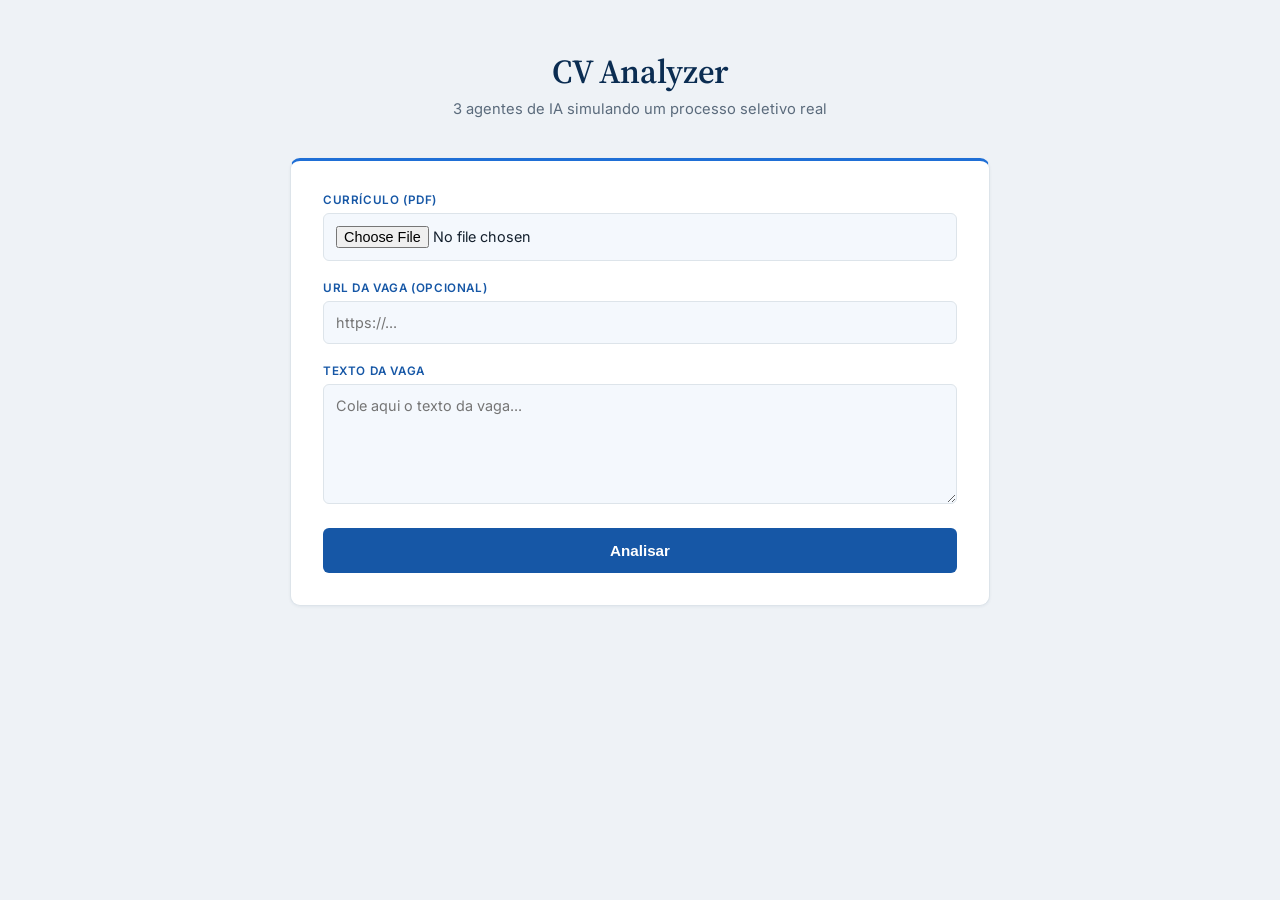
==== frontend/index.html @ 3ff08197 "feat: redesign frontend tema branco/azul, abas centralizadas" ====
<!DOCTYPE html>
<html lang="pt-BR">
<head>
  <meta charset="UTF-8">
  <meta name="viewport" content="width=device-width, initial-scale=1.0">
  <title>CV Analyzer</title>
  <link rel="stylesheet" href="style.css">
</head>
<body>

  <h1>CV Analyzer</h1>
  <p class="subtitle">3 agentes de IA simulando um processo seletivo real</p>

  <div class="form-card">
    <label>Currículo (PDF)</label>
    <input type="file" id="cv_file" accept=".pdf">

    <label>URL da Vaga (opcional)</label>
    <input type="text" id="job_url" placeholder="https://...">

    <label>Texto da Vaga</label>
    <textarea id="job_text" placeholder="Cole aqui o texto da vaga..."></textarea>

    <button id="btn" onclick="analisar()">Analisar</button>
  </div>

  <div class="loading" id="loading">Analisando com 3 agentes... isso pode levar alguns segundos.</div>
  <div class="erro" id="erro"></div>

  <div class="abas-container" id="abas-container">
    <div class="abas">
      <div class="aba ativa" onclick="trocarAba('tecnico')">Técnico</div>
      <div class="aba" onclick="trocarAba('rh')">RH</div>
      <div class="aba" onclick="trocarAba('juiz')">Juiz</div>
    </div>

    <div class="aba-conteudo ativa" id="tab-tecnico">
      <div class="agente-header">
        <div class="agente-avatar">T</div>
        <div class="agente-info">
          <div class="agente-nome">Técnico</div>
        </div>
        <div class="agente-score">
          <div class="score-num" id="score-tecnico">—</div>
          <div class="score-label">score técnico</div>
        </div>
      </div>
      <div class="score-bar"><div class="score-fill" id="bar-tecnico"></div></div>
      <div id="conteudo-tecnico"></div>
    </div>

    <div class="aba-conteudo" id="tab-rh">
      <div class="agente-header">
        <div class="agente-avatar">RH</div>
        <div class="agente-info">
          <div class="agente-nome">RH</div>
        </div>
        <div class="agente-score">
          <div class="score-num" id="score-rh">—</div>
          <div class="score-label">score RH</div>
        </div>
      </div>
      <div class="score-bar"><div class="score-fill" id="bar-rh"></div></div>
      <div id="conteudo-rh"></div>
    </div>

    <div class="aba-conteudo" id="tab-juiz">
      <div class="agente-header">
        <div class="agente-avatar">J</div>
        <div class="agente-info">
          <div class="agente-nome">Juiz</div>
        </div>
        <div class="agente-score">
          <div class="score-num" id="score-juiz">—</div>
          <div class="score-label">score final</div>
        </div>
      </div>
      <div class="score-bar"><div class="score-fill" id="bar-juiz"></div></div>
      <div id="conteudo-juiz"></div>
    </div>
  </div>

  <div class="plano-container" id="plano-container">
    <div class="plano-titulo">Plano de ação do Juiz</div>
    <div id="plano-itens"></div>
  </div>

  <script>
    function trocarAba(nome) {
      document.querySelectorAll('.aba').forEach((a, i) => {
        a.classList.toggle('ativa', ['tecnico','rh','juiz'][i] === nome);
      });
      document.querySelectorAll('.aba-conteudo').forEach(c => c.classList.remove('ativa'));
      document.getElementById('tab-' + nome).classList.add('ativa');
    }

    function cor(s) {
      return s >= 70 ? 'score-alto' : s >= 40 ? 'score-medio' : 'score-baixo';
    }

    function barCor(s) {
      return s >= 70 ? '#1d7a4c' : s >= 40 ? '#8a5a00' : '#b3261e';
    }

    function tags(lista, cls) {
      return '<div class="tag-list">' + lista.map(i => `<span class="tag ${cls}">${i}</span>`).join('') + '</div>';
    }

    function itens(lista) {
      return '<ul class="lista">' + lista.map(i => `<li>${i}</li>`).join('') + '</ul>';
    }

    function setScore(id, barId, score) {
      const el = document.getElementById(id);
      el.textContent = score + '/100';
      el.className = 'score-num ' + cor(score);
      const bar = document.getElementById(barId);
      bar.style.width = score + '%';
      bar.style.background = barCor(score);
    }

    async function analisar() {
      const cv = document.getElementById('cv_file').files[0];
      const jobText = document.getElementById('job_text').value;
      const jobUrl = document.getElementById('job_url').value;

      if (!cv) { alert('Selecione o PDF do currículo.'); return; }
      if (!jobText && !jobUrl) { alert('Preencha o texto da vaga ou a URL.'); return; }

      document.getElementById('btn').disabled = true;
      document.getElementById('loading').style.display = 'block';
      document.getElementById('erro').style.display = 'none';
      document.getElementById('abas-container').style.display = 'none';
      document.getElementById('plano-container').style.display = 'none';

      const form = new FormData();
      form.append('cv_file', cv);
      form.append('job_text', jobText);
      form.append('job_url', jobUrl);

      try {
        const res = await fetch('http://localhost:8000/analisar', { method: 'POST', body: form });
        const data = await res.json();

        if (data.erro) {
          document.getElementById('erro').textContent = data.erro;
          document.getElementById('erro').style.display = 'block';
          return;
        }

        const { tecnico, rh, juiz } = data;

        setScore('score-tecnico', 'bar-tecnico', tecnico.score_tecnico);
        document.getElementById('conteudo-tecnico').innerHTML = `
          <div class="card">
            <div class="section-label">Tecnologias que batem</div>
            ${tags(tecnico.tecnologias_match, 'tag-verde')}
          </div>
          <div class="card">
            <div class="section-label">O que está faltando</div>
            ${tags(tecnico.tecnologias_faltando, 'tag-vermelho')}
          </div>
          <div class="card">
            <div class="section-label">Projetos relevantes</div>
            ${itens(tecnico.projetos_relevantes)}
          </div>
          <div class="card">
            <div class="section-label">Parecer</div>
            <div class="veredicto">${tecnico.parecer}</div>
          </div>
        `;

        setScore('score-rh', 'bar-rh', rh.score_rh);
        document.getElementById('conteudo-rh').innerHTML = `
          <div class="card">
            <div class="section-label">Pontos fortes comportamentais</div>
            ${itens(rh.pontos_fortes_comportamentais)}
          </div>
          <div class="card">
            <div class="section-label">Red flags</div>
            ${tags(rh.red_flags, 'tag-vermelho')}
          </div>
          <div class="card">
            <div class="section-label">Apresentação do CV</div>
            <div class="tag-list">
              <span class="tag tag-azul">Clareza: ${rh.apresentacao_cv.clareza}/100</span>
              <span class="tag tag-azul">Objetividade: ${rh.apresentacao_cv.objetividade}/100</span>
              <span class="tag tag-azul">Consistência: ${rh.apresentacao_cv.consistencia}/100</span>
            </div>
          </div>
          <div class="card">
            <div class="section-label">Parecer</div>
            <div class="veredicto">${rh.parecer}</div>
          </div>
        `;

        setScore('score-juiz', 'bar-juiz', juiz.score_final);
        const decisaoClasse = juiz.decisao.includes('NÃO') ? 'decisao-nao' : juiz.decisao.includes('RESSALVA') ? 'decisao-ressalva' : 'decisao-sim';
        document.getElementById('conteudo-juiz').innerHTML = `
          <div class="card">
            <div class="chance-container">
              <div class="chance-num ${cor(juiz.chance_contratacao)}">${juiz.chance_contratacao}%</div>
              <div class="chance-desc">chance de contratação</div>
            </div>
            <div class="decisao ${decisaoClasse}">${juiz.decisao}</div>
            <div class="section-label">Simulação do processo</div>
            <div class="sim-item">
              <div class="sim-icon">${juiz.simulacao.triagem_cv.passou ? '✅' : '❌'}</div>
              <div>
                <div class="sim-titulo">Triagem do CV</div>
                <div class="sim-motivo">${juiz.simulacao.triagem_cv.motivo}</div>
              </div>
            </div>
            <div class="sim-item">
              <div class="sim-icon">${juiz.simulacao.entrevista_tecnica.passou ? '✅' : '❌'}</div>
              <div>
                <div class="sim-titulo">Entrevista Técnica</div>
                <div class="sim-motivo">${juiz.simulacao.entrevista_tecnica.motivo}</div>
              </div>
            </div>
            <div class="sim-item">
              <div class="sim-icon">${juiz.simulacao.entrevista_rh.passou ? '✅' : '❌'}</div>
              <div>
                <div class="sim-titulo">Entrevista RH</div>
                <div class="sim-motivo">${juiz.simulacao.entrevista_rh.motivo}</div>
              </div>
            </div>
          </div>
          <div class="card">
            <div class="section-label">Veredicto final</div>
            <div class="veredicto">${juiz.veredicto_final}</div>
          </div>
        `;

        const plano = juiz.o_que_mudar_agora;
        document.getElementById('plano-itens').innerHTML = plano.map((item, i) => `
          <div class="plano-item">
            <div class="plano-num">${i + 1}</div>
            <div class="plano-texto">${item}</div>
          </div>
        `).join('');

        document.getElementById('abas-container').style.display = 'block';
        document.getElementById('plano-container').style.display = 'block';
        trocarAba('tecnico');

      } catch (e) {
        document.getElementById('erro').textContent = 'Erro ao conectar com a API. Verifique se o servidor está rodando.';
        document.getElementById('erro').style.display = 'block';
      } finally {
        document.getElementById('btn').disabled = false;
        document.getElementById('loading').style.display = 'none';
      }
    }
  </script>

</body>
</html>
---- frontend/style.css ----
@import url('https://fonts.googleapis.com/css2?family=Source+Serif+4:wght@500;600&family=Inter:wght@400;500;600;700&display=swap');

* { margin: 0; padding: 0; box-sizing: border-box; }

:root {
  --azul-900: #0b2d52;
  --azul-700: #1657a6;
  --azul-600: #1f6fd6;
  --azul-100: #e8f1fc;
  --azul-50: #f4f8fd;
  --cinza-900: #15212e;
  --cinza-600: #5b6b7c;
  --cinza-400: #93a1ae;
  --cinza-200: #dde4ea;
  --cinza-100: #eef2f6;
  --branco: #ffffff;
  --verde-700: #1d7a4c;
  --verde-100: #e3f6ea;
  --vermelho-700: #b3261e;
  --vermelho-100: #fbe7e5;
  --amarelo-700: #8a5a00;
  --amarelo-100: #fdf0d8;
}

body {
  font-family: 'Inter', 'Segoe UI', sans-serif;
  background: var(--cinza-100);
  color: var(--cinza-900);
  min-height: 100vh;
  padding: 48px 20px;
}

h1 {
  text-align: center;
  font-family: 'Source Serif 4', serif;
  font-weight: 600;
  font-size: 2.1rem;
  color: var(--azul-900);
  margin-bottom: 6px;
  letter-spacing: -0.01em;
}

.subtitle { text-align: center; color: var(--cinza-600); font-size: 0.92rem; margin-bottom: 40px; }

.form-card {
  background: var(--branco);
  border: 1px solid var(--cinza-200);
  border-top: 3px solid var(--azul-600);
  border-radius: 10px;
  padding: 32px;
  max-width: 700px;
  margin: 0 auto 40px;
  box-shadow: 0 1px 3px rgba(11,45,82,0.06);
}

label { display: block; font-size: 0.73rem; text-transform: uppercase; letter-spacing: 0.6px; color: var(--azul-700); font-weight: 600; margin-bottom: 6px; }

input[type="file"], input[type="text"], textarea {
  width: 100%;
  background: var(--azul-50);
  border: 1px solid var(--cinza-200);
  border-radius: 6px;
  padding: 12px;
  color: var(--cinza-900);
  font-size: 0.9rem;
  margin-bottom: 20px;
  outline: none;
  font-family: inherit;
}

input[type="text"]:focus, textarea:focus { border-color: var(--azul-600); background: var(--branco); }
textarea { height: 120px; resize: vertical; }

button {
  width: 100%;
  padding: 14px;
  background: var(--azul-700);
  color: var(--branco);
  border: none;
  border-radius: 6px;
  font-size: 0.95rem;
  font-weight: 600;
  cursor: pointer;
  transition: background 0.15s;
}

button:hover:not(:disabled) { background: var(--azul-900); }
button:disabled { background: var(--cinza-400); cursor: not-allowed; }

.loading { text-align: center; color: var(--cinza-600); margin: 20px 0; display: none; font-size: 0.9rem; }

.erro {
  background: var(--vermelho-100);
  border: 1px solid var(--vermelho-700);
  color: var(--vermelho-700);
  padding: 14px;
  border-radius: 8px;
  max-width: 700px;
  margin: 0 auto 20px;
  display: none;
  font-size: 0.88rem;
}

.abas-container { max-width: 700px; margin: 0 auto; display: none; }

.abas {
  display: flex;
  justify-content: center;
  border-bottom: 1px solid var(--cinza-200);
  margin-bottom: 24px;
  background: var(--branco);
  border-radius: 10px 10px 0 0;
  padding: 0 8px;
}

.aba {
  padding: 14px 22px;
  cursor: pointer;
  font-size: 0.88rem;
  font-weight: 500;
  color: var(--cinza-600);
  border-bottom: 2px solid transparent;
  transition: all 0.15s;
}

.aba:hover { color: var(--azul-700); }
.aba.ativa { color: var(--azul-700); border-bottom-color: var(--azul-600); font-weight: 600; }

.aba-conteudo { display: none; }
.aba-conteudo.ativa { display: block; }

.agente-header {
  display: flex;
  align-items: center;
  gap: 16px;
  margin-bottom: 24px;
  padding: 20px;
  background: var(--branco);
  border: 1px solid var(--cinza-200);
  border-radius: 10px;
}

.agente-avatar {
  width: 52px;
  height: 52px;
  border-radius: 50%;
  display: flex;
  align-items: center;
  justify-content: center;
  font-size: 1.05rem;
  font-weight: 600;
  flex-shrink: 0;
  background: var(--azul-100);
  color: var(--azul-700);
  border: 1px solid var(--cinza-200);
}

.agente-info { flex: 1; }
.agente-nome { font-size: 1rem; font-weight: 600; color: var(--cinza-900); }
.agente-cargo { font-size: 0.8rem; color: var(--cinza-600); margin-top: 2px; }

.agente-score { text-align: right; }
.score-num { font-size: 1.7rem; font-weight: 700; }
.score-label { font-size: 0.68rem; color: var(--cinza-600); text-transform: uppercase; letter-spacing: 0.4px; }

.score-alto { color: var(--verde-700); }
.score-medio { color: var(--amarelo-700); }
.score-baixo { color: var(--vermelho-700); }

.score-bar { height: 5px; background: var(--cinza-200); border-radius: 3px; margin-bottom: 24px; overflow: hidden; }
.score-fill { height: 100%; border-radius: 3px; }

.card {
  background: var(--branco);
  border: 1px solid var(--cinza-200);
  border-radius: 10px;
  padding: 20px;
  margin-bottom: 16px;
}

.section-label { font-size: 0.7rem; text-transform: uppercase; letter-spacing: 0.6px; color: var(--azul-700); font-weight: 600; margin-bottom: 10px; }

.tag-list { display: flex; flex-wrap: wrap; gap: 6px; }
.tag { padding: 4px 10px; border-radius: 20px; font-size: 0.78rem; font-weight: 500; }
.tag-verde { background: var(--verde-100); color: var(--verde-700); border: 1px solid #b8e4c8; }
.tag-vermelho { background: var(--vermelho-100); color: var(--vermelho-700); border: 1px solid #f3c5c1; }
.tag-azul { background: var(--azul-100); color: var(--azul-700); border: 1px solid #c7ddf6; }

.lista { padding-left: 18px; }
.lista li { font-size: 0.88rem; color: var(--cinza-900); line-height: 1.6; margin-bottom: 6px; }

.veredicto {
  background: var(--azul-50);
  border-left: 3px solid var(--azul-600);
  padding: 14px;
  border-radius: 0 8px 8px 0;
  font-size: 0.88rem;
  color: var(--cinza-900);
  line-height: 1.7;
}

.chance-container { text-align: center; padding: 24px 0; }
.chance-num { font-size: 3.6rem; font-weight: 700; font-family: 'Source Serif 4', serif; }
.chance-desc { color: var(--cinza-600); font-size: 0.85rem; margin-top: 4px; }

.decisao {
  text-align: center;
  padding: 14px;
  border-radius: 8px;
  font-size: 1.05rem;
  font-weight: 700;
  margin-bottom: 20px;
  letter-spacing: 0.3px;
}

.decisao-sim { background: var(--verde-100); color: var(--verde-700); border: 1px solid #b8e4c8; }
.decisao-nao { background: var(--vermelho-100); color: var(--vermelho-700); border: 1px solid #f3c5c1; }
.decisao-ressalva { background: var(--amarelo-100); color: var(--amarelo-700); border: 1px solid #f3dba6; }

.sim-item { display: flex; gap: 12px; padding: 14px 0; border-bottom: 1px solid var(--cinza-100); }
.sim-item:last-child { border-bottom: none; }
.sim-icon { font-size: 1.1rem; min-width: 20px; padding-top: 2px; }
.sim-titulo { font-size: 0.88rem; font-weight: 600; margin-bottom: 4px; color: var(--cinza-900); }
.sim-motivo { font-size: 0.82rem; color: var(--cinza-600); line-height: 1.5; }

.plano-container {
  max-width: 700px;
  margin: 32px auto 0;
  display: none;
  background: var(--branco);
  border: 1px solid var(--cinza-200);
  border-radius: 10px;
  padding: 24px;
}

.plano-titulo {
  font-size: 1rem;
  font-weight: 600;
  font-family: 'Source Serif 4', serif;
  color: var(--azul-900);
  margin-bottom: 16px;
  padding-bottom: 12px;
  border-bottom: 1px solid var(--cinza-200);
}

.plano-item {
  display: flex;
  gap: 14px;
  padding: 14px 0;
  border-bottom: 1px solid var(--cinza-100);
  align-items: flex-start;
}

.plano-item:last-child { border-bottom: none; }

.plano-num {
  width: 24px;
  height: 24px;
  background: var(--azul-100);
  color: var(--azul-700);
  border-radius: 50%;
  display: flex;
  align-items: center;
  justify-content: center;
  font-size: 0.75rem;
  font-weight: 600;
  flex-shrink: 0;
  margin-top: 1px;
}

.plano-texto { font-size: 0.88rem; color: var(--cinza-900); line-height: 1.6; }
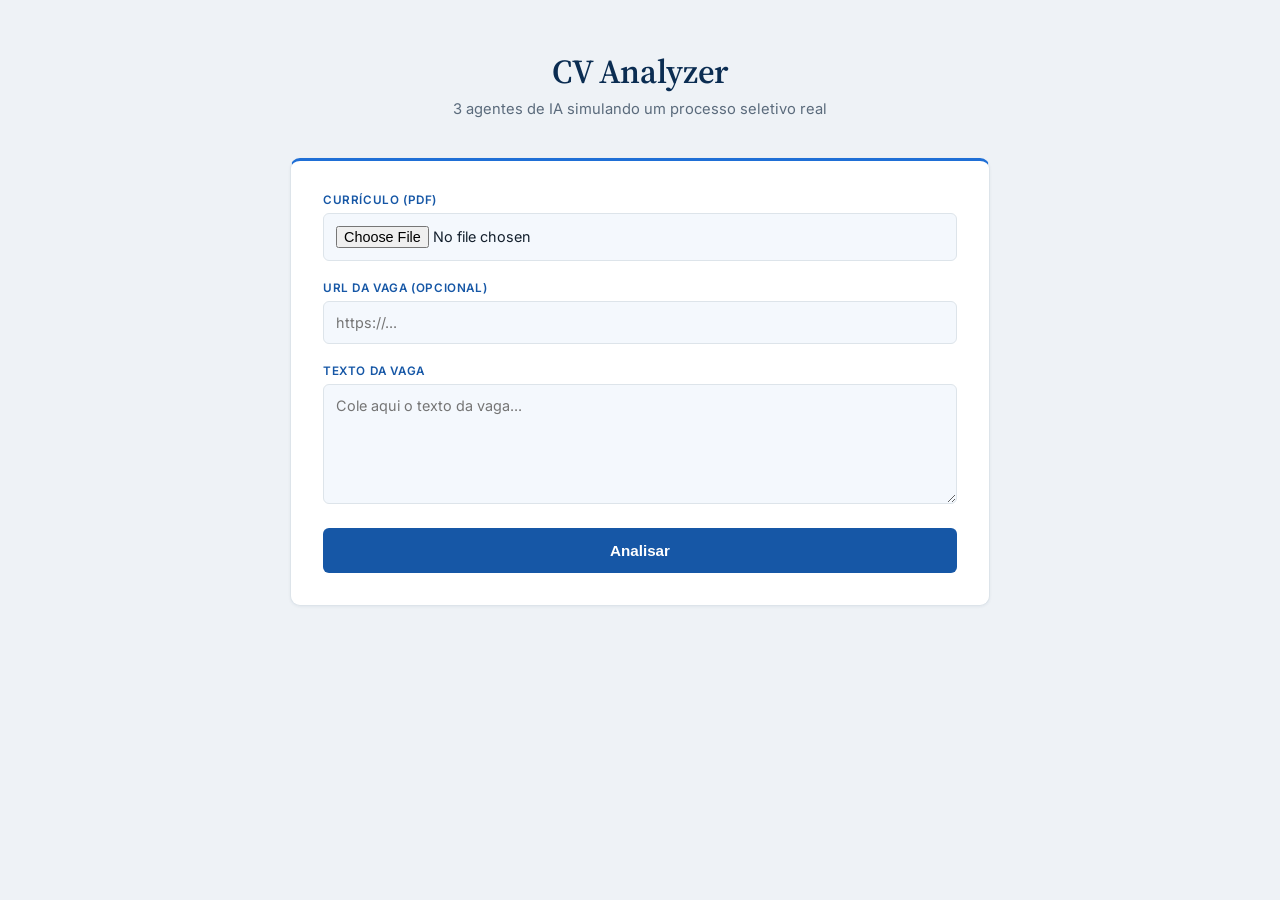
==== commit c49d0249: "fix: plano de acao restrito a aba do juiz" ====
--- a/frontend/index.html
+++ b/frontend/index.html
@@ -77,12 +77,12 @@
       </div>
       <div class="score-bar"><div class="score-fill" id="bar-juiz"></div></div>
       <div id="conteudo-juiz"></div>
-    </div>
-  </div>
-
-  <div class="plano-container" id="plano-container">
-    <div class="plano-titulo">Plano de ação do Juiz</div>
-    <div id="plano-itens"></div>
+
+      <div class="plano-container" id="plano-container">
+        <div class="plano-titulo">Plano de ação do Juiz</div>
+        <div id="plano-itens"></div>
+      </div>
+    </div>
   </div>
 
   <script>
--- a/frontend/style.css
+++ b/frontend/style.css
@@ -104,8 +104,8 @@
 .abas-container { max-width: 700px; margin: 0 auto; display: none; }
 
 .abas {
-  display: flex;
   justify-content: center;
+  display: flex;
   border-bottom: 1px solid var(--cinza-200);
   margin-bottom: 24px;
   background: var(--branco);
@@ -224,8 +224,7 @@
 .sim-motivo { font-size: 0.82rem; color: var(--cinza-600); line-height: 1.5; }
 
 .plano-container {
-  max-width: 700px;
-  margin: 32px auto 0;
+  margin: 24px 0 0;
   display: none;
   background: var(--branco);
   border: 1px solid var(--cinza-200);
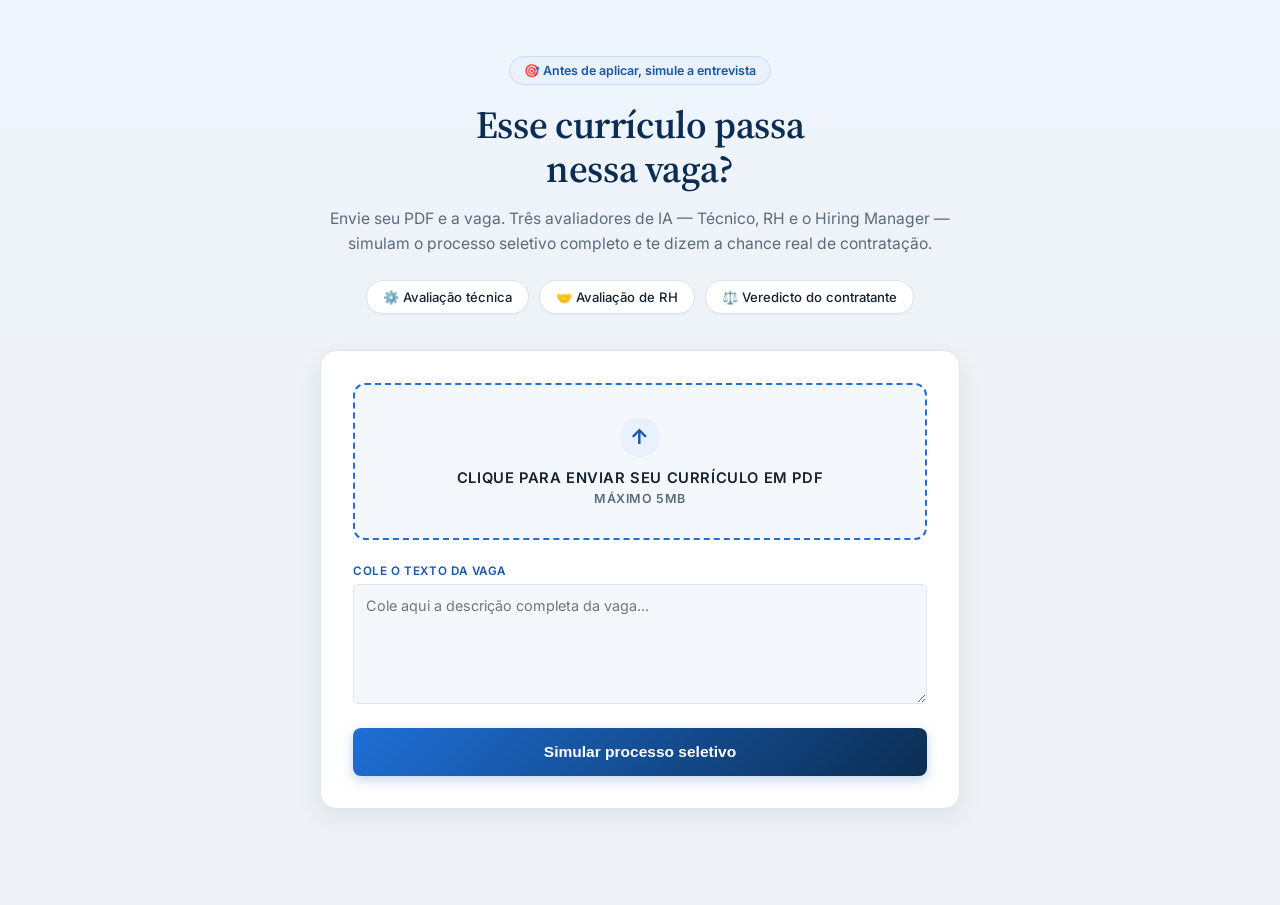
==== commit 5e637d2d: "fix: corrigido parte do html, css e mai.py" ====
--- a/frontend/index.html
+++ b/frontend/index.html
@@ -8,30 +8,40 @@
 </head>
 <body>
 
-  <h1>CV Analyzer</h1>
-  <p class="subtitle">3 agentes de IA simulando um processo seletivo real</p>
+  <div class="hero">
+    <div class="hero-eyebrow">🎯 Antes de aplicar, simule a entrevista</div>
+    <h1>Esse currículo passa<br>nessa vaga?</h1>
+    <p class="subtitle">Envie seu PDF e a vaga. Três avaliadores de IA — Técnico, RH e o Hiring Manager — simulam o processo seletivo completo e te dizem a chance real de contratação.</p>
+
+    <div class="pills">
+      <span class="pill">⚙️ Avaliação técnica</span>
+      <span class="pill">🤝 Avaliação de RH</span>
+      <span class="pill">⚖️ Veredicto do contratante</span>
+    </div>
+  </div>
 
   <div class="form-card">
-    <label>Currículo (PDF)</label>
-    <input type="file" id="cv_file" accept=".pdf">
-
-    <label>URL da Vaga (opcional)</label>
-    <input type="text" id="job_url" placeholder="https://...">
-
-    <label>Texto da Vaga</label>
-    <textarea id="job_text" placeholder="Cole aqui o texto da vaga..."></textarea>
-
-    <button id="btn" onclick="analisar()">Analisar</button>
+    <label class="upload-zone" id="upload-zone" for="cv_file">
+      <div class="upload-icon">↑</div>
+      <div class="upload-texto" id="upload-texto">Clique para enviar seu currículo em PDF</div>
+      <div class="upload-sub">Máximo 5MB</div>
+    </label>
+    <input type="file" id="cv_file" accept=".pdf" style="display:none">
+
+    <label class="campo-label">Cole o texto da vaga</label>
+    <textarea id="job_text" placeholder="Cole aqui a descrição completa da vaga..."></textarea>
+
+    <button id="btn" onclick="analisar()">Simular processo seletivo</button>
   </div>
 
   <div class="loading" id="loading">Analisando com 3 agentes... isso pode levar alguns segundos.</div>
   <div class="erro" id="erro"></div>
 
   <div class="abas-container" id="abas-container">
-    <div class="abas">
-      <div class="aba ativa" onclick="trocarAba('tecnico')">Técnico</div>
-      <div class="aba" onclick="trocarAba('rh')">RH</div>
-      <div class="aba" onclick="trocarAba('juiz')">Juiz</div>
+    <div class="carrossel-indicador">
+      <span class="ponto ativo" id="ponto-tecnico"></span>
+      <span class="ponto" id="ponto-rh"></span>
+      <span class="ponto" id="ponto-juiz"></span>
     </div>
 
     <div class="aba-conteudo ativa" id="tab-tecnico">
@@ -77,21 +87,59 @@
       </div>
       <div class="score-bar"><div class="score-fill" id="bar-juiz"></div></div>
       <div id="conteudo-juiz"></div>
-
-      <div class="plano-container" id="plano-container">
-        <div class="plano-titulo">Plano de ação do Juiz</div>
-        <div id="plano-itens"></div>
-      </div>
+    </div>
+
+    <div class="carrossel-nav">
+      <button class="btn-nav" id="btn-anterior" onclick="navegar(-1)" disabled>← Anterior</button>
+      <button class="btn-nav btn-nav-principal" id="btn-proximo" onclick="navegar(1)">Próximo →</button>
     </div>
   </div>
 
   <script>
-    function trocarAba(nome) {
-      document.querySelectorAll('.aba').forEach((a, i) => {
-        a.classList.toggle('ativa', ['tecnico','rh','juiz'][i] === nome);
-      });
-      document.querySelectorAll('.aba-conteudo').forEach(c => c.classList.remove('ativa'));
-      document.getElementById('tab-' + nome).classList.add('ativa');
+    document.getElementById('cv_file').addEventListener('change', function() {
+      const texto = document.getElementById('upload-texto');
+      const zona = document.getElementById('upload-zone');
+      if (this.files[0]) {
+        texto.textContent = this.files[0].name;
+        zona.classList.add('upload-preenchido');
+      } else {
+        texto.textContent = 'Clique para enviar seu currículo em PDF';
+        zona.classList.remove('upload-preenchido');
+      }
+    });
+
+    const ORDEM = ['tecnico', 'rh', 'juiz'];
+    let indiceAtual = 0;
+
+    function irPara(indice) {
+      const atualEl = document.getElementById('tab-' + ORDEM[indiceAtual]);
+      const novoEl = document.getElementById('tab-' + ORDEM[indice]);
+      const direcao = indice > indiceAtual ? 1 : -1;
+
+      atualEl.classList.add(direcao > 0 ? 'saindo-esquerda' : 'saindo-direita');
+      atualEl.classList.remove('ativa');
+
+      setTimeout(() => {
+        atualEl.classList.remove('saindo-esquerda', 'saindo-direita');
+      }, 300);
+
+      novoEl.classList.add('ativa', direcao > 0 ? 'entrando-direita' : 'entrando-esquerda');
+      setTimeout(() => {
+        novoEl.classList.remove('entrando-direita', 'entrando-esquerda');
+      }, 300);
+
+      document.querySelectorAll('.ponto').forEach((p, i) => p.classList.toggle('ativo', i === indice));
+
+      indiceAtual = indice;
+      document.getElementById('btn-anterior').disabled = indiceAtual === 0;
+      document.getElementById('btn-proximo').textContent = indiceAtual === ORDEM.length - 1 ? 'Ver veredicto final' : 'Próximo →';
+      document.getElementById('btn-proximo').onclick = indiceAtual === ORDEM.length - 1 ? null : () => navegar(1);
+    }
+
+    function navegar(direcao) {
+      const novoIndice = indiceAtual + direcao;
+      if (novoIndice < 0 || novoIndice >= ORDEM.length) return;
+      irPara(novoIndice);
     }
 
     function cor(s) {
@@ -122,21 +170,18 @@
     async function analisar() {
       const cv = document.getElementById('cv_file').files[0];
       const jobText = document.getElementById('job_text').value;
-      const jobUrl = document.getElementById('job_url').value;
 
       if (!cv) { alert('Selecione o PDF do currículo.'); return; }
-      if (!jobText && !jobUrl) { alert('Preencha o texto da vaga ou a URL.'); return; }
+      if (!jobText.trim()) { alert('Cole o texto da vaga.'); return; }
 
       document.getElementById('btn').disabled = true;
       document.getElementById('loading').style.display = 'block';
       document.getElementById('erro').style.display = 'none';
       document.getElementById('abas-container').style.display = 'none';
-      document.getElementById('plano-container').style.display = 'none';
 
       const form = new FormData();
       form.append('cv_file', cv);
       form.append('job_text', jobText);
-      form.append('job_url', jobUrl);
 
       try {
         const res = await fetch('http://localhost:8000/analisar', { method: 'POST', body: form });
@@ -164,6 +209,10 @@
             <div class="section-label">Projetos relevantes</div>
             ${itens(tecnico.projetos_relevantes)}
           </div>
+          <div class="card card-destaque">
+            <div class="section-label">O que estudar agora</div>
+            ${itens(tecnico.sugestoes_tecnicas)}
+          </div>
           <div class="card">
             <div class="section-label">Parecer</div>
             <div class="veredicto">${tecnico.parecer}</div>
@@ -187,6 +236,10 @@
               <span class="tag tag-azul">Objetividade: ${rh.apresentacao_cv.objetividade}/100</span>
               <span class="tag tag-azul">Consistência: ${rh.apresentacao_cv.consistencia}/100</span>
             </div>
+          </div>
+          <div class="card card-destaque">
+            <div class="section-label">O que reescrever agora</div>
+            ${itens(rh.sugestoes_curriculo)}
           </div>
           <div class="card">
             <div class="section-label">Parecer</div>
@@ -230,19 +283,19 @@
             <div class="section-label">Veredicto final</div>
             <div class="veredicto">${juiz.veredicto_final}</div>
           </div>
+          <div class="card card-decisivo">
+            <div class="section-label">O ponto decisivo</div>
+            <p class="ponto-decisivo-texto">${juiz.ponto_decisivo}</p>
+          </div>
         `;
 
-        const plano = juiz.o_que_mudar_agora;
-        document.getElementById('plano-itens').innerHTML = plano.map((item, i) => `
-          <div class="plano-item">
-            <div class="plano-num">${i + 1}</div>
-            <div class="plano-texto">${item}</div>
-          </div>
-        `).join('');
-
         document.getElementById('abas-container').style.display = 'block';
-        document.getElementById('plano-container').style.display = 'block';
-        trocarAba('tecnico');
+        indiceAtual = 0;
+        document.querySelectorAll('.aba-conteudo').forEach((el, i) => el.classList.toggle('ativa', i === 0));
+        document.querySelectorAll('.ponto').forEach((p, i) => p.classList.toggle('ativo', i === 0));
+        document.getElementById('btn-anterior').disabled = true;
+        document.getElementById('btn-proximo').textContent = 'Próximo →';
+        document.getElementById('btn-proximo').onclick = () => navegar(1);
 
       } catch (e) {
         document.getElementById('erro').textContent = 'Erro ao conectar com a API. Verifique se o servidor está rodando.';
--- a/frontend/style.css
+++ b/frontend/style.css
@@ -24,34 +24,108 @@
 
 body {
   font-family: 'Inter', 'Segoe UI', sans-serif;
-  background: var(--cinza-100);
+  background: linear-gradient(180deg, #eef5fc 0%, var(--cinza-100) 420px);
   color: var(--cinza-900);
   min-height: 100vh;
-  padding: 48px 20px;
+  padding: 56px 20px;
+}
+
+.hero {
+  max-width: 640px;
+  margin: 0 auto 36px;
+  text-align: center;
+}
+
+.hero-eyebrow {
+  display: inline-block;
+  font-size: 0.78rem;
+  font-weight: 600;
+  color: var(--azul-700);
+  background: var(--azul-100);
+  border: 1px solid #c7ddf6;
+  padding: 6px 14px;
+  border-radius: 20px;
+  margin-bottom: 18px;
 }
 
 h1 {
+  font-family: 'Source Serif 4', serif;
+  font-weight: 600;
+  font-size: 2.4rem;
+  line-height: 1.15;
+  color: var(--azul-900);
+  margin-bottom: 16px;
+  letter-spacing: -0.01em;
+}
+
+.subtitle { color: var(--cinza-600); font-size: 0.98rem; line-height: 1.55; margin-bottom: 24px; }
+
+.pills { display: flex; justify-content: center; gap: 10px; flex-wrap: wrap; }
+
+.pill {
+  background: var(--branco);
+  border: 1px solid var(--cinza-200);
+  border-radius: 20px;
+  padding: 8px 16px;
+  font-size: 0.82rem;
+  font-weight: 500;
+  color: var(--cinza-900);
+  box-shadow: 0 1px 2px rgba(11,45,82,0.04);
+}
+
+.form-card {
+  background: var(--branco);
+  border: 1px solid var(--cinza-200);
+  border-radius: 16px;
+  padding: 32px;
+  max-width: 640px;
+  margin: 0 auto 40px;
+  box-shadow: 0 8px 24px rgba(11,45,82,0.08);
+}
+
+.upload-zone {
+  display: flex;
+  flex-direction: column;
+  align-items: center;
+  justify-content: center;
   text-align: center;
-  font-family: 'Source Serif 4', serif;
-  font-weight: 600;
-  font-size: 2.1rem;
-  color: var(--azul-900);
-  margin-bottom: 6px;
-  letter-spacing: -0.01em;
-}
-
-.subtitle { text-align: center; color: var(--cinza-600); font-size: 0.92rem; margin-bottom: 40px; }
-
-.form-card {
-  background: var(--branco);
-  border: 1px solid var(--cinza-200);
-  border-top: 3px solid var(--azul-600);
-  border-radius: 10px;
-  padding: 32px;
-  max-width: 700px;
-  margin: 0 auto 40px;
-  box-shadow: 0 1px 3px rgba(11,45,82,0.06);
-}
+  border: 2px dashed var(--azul-600);
+  background: var(--azul-50);
+  border-radius: 12px;
+  padding: 32px 20px;
+  margin-bottom: 24px;
+  cursor: pointer;
+  transition: background 0.15s, border-color 0.15s;
+}
+
+.upload-zone:hover { background: var(--azul-100); }
+
+.upload-zone.upload-preenchido {
+  border-style: solid;
+  border-color: var(--verde-700);
+  background: var(--verde-100);
+}
+
+.upload-icon {
+  width: 40px;
+  height: 40px;
+  border-radius: 50%;
+  background: var(--azul-100);
+  color: var(--azul-700);
+  display: flex;
+  align-items: center;
+  justify-content: center;
+  font-size: 1.3rem;
+  font-weight: 700;
+  margin-bottom: 12px;
+}
+
+.upload-zone.upload-preenchido .upload-icon { background: #c8ecd6; color: var(--verde-700); }
+
+.upload-texto { font-weight: 600; font-size: 0.92rem; color: var(--cinza-900); }
+.upload-sub { font-size: 0.78rem; color: var(--cinza-600); margin-top: 4px; }
+
+.campo-label { display: block; font-size: 0.73rem; text-transform: uppercase; letter-spacing: 0.6px; color: var(--azul-700); font-weight: 600; margin-bottom: 6px; }
 
 label { display: block; font-size: 0.73rem; text-transform: uppercase; letter-spacing: 0.6px; color: var(--azul-700); font-weight: 600; margin-bottom: 6px; }
 
@@ -73,19 +147,21 @@
 
 button {
   width: 100%;
-  padding: 14px;
-  background: var(--azul-700);
+  padding: 15px;
+  background: linear-gradient(135deg, var(--azul-600), var(--azul-900));
   color: var(--branco);
   border: none;
-  border-radius: 6px;
-  font-size: 0.95rem;
+  border-radius: 8px;
+  font-size: 0.97rem;
   font-weight: 600;
   cursor: pointer;
-  transition: background 0.15s;
-}
-
-button:hover:not(:disabled) { background: var(--azul-900); }
-button:disabled { background: var(--cinza-400); cursor: not-allowed; }
+  transition: filter 0.15s, transform 0.1s;
+  box-shadow: 0 4px 12px rgba(22,87,166,0.25);
+}
+
+button:hover:not(:disabled) { filter: brightness(1.08); }
+button:active:not(:disabled) { transform: translateY(1px); }
+button:disabled { background: var(--cinza-400); cursor: not-allowed; box-shadow: none; }
 
 .loading { text-align: center; color: var(--cinza-600); margin: 20px 0; display: none; font-size: 0.9rem; }
 
@@ -101,33 +177,94 @@
   font-size: 0.88rem;
 }
 
-.abas-container { max-width: 700px; margin: 0 auto; display: none; }
-
-.abas {
+.abas-container { max-width: 700px; margin: 0 auto; display: none; overflow: hidden; }
+
+.carrossel-indicador {
+  display: flex;
   justify-content: center;
-  display: flex;
-  border-bottom: 1px solid var(--cinza-200);
-  margin-bottom: 24px;
-  background: var(--branco);
-  border-radius: 10px 10px 0 0;
-  padding: 0 8px;
-}
-
-.aba {
-  padding: 14px 22px;
+  gap: 8px;
+  margin-bottom: 20px;
+}
+
+.ponto {
+  width: 8px;
+  height: 8px;
+  border-radius: 50%;
+  background: var(--cinza-200);
+  transition: all 0.25s;
+}
+
+.ponto.ativo {
+  width: 24px;
+  border-radius: 4px;
+  background: var(--azul-600);
+}
+
+.aba-conteudo { display: none; animation: entrar 0.3s ease; }
+.aba-conteudo.ativa { display: block; }
+
+.aba-conteudo.saindo-esquerda { animation: saiEsquerda 0.3s ease forwards; }
+.aba-conteudo.saindo-direita { animation: saiDireita 0.3s ease forwards; }
+.aba-conteudo.entrando-direita { animation: entraDireita 0.3s ease; }
+.aba-conteudo.entrando-esquerda { animation: entraEsquerda 0.3s ease; }
+
+@keyframes entrar { from { opacity: 0; } to { opacity: 1; } }
+@keyframes entraDireita { from { opacity: 0; transform: translateX(24px); } to { opacity: 1; transform: translateX(0); } }
+@keyframes entraEsquerda { from { opacity: 0; transform: translateX(-24px); } to { opacity: 1; transform: translateX(0); } }
+@keyframes saiEsquerda { from { opacity: 1; transform: translateX(0); } to { opacity: 0; transform: translateX(-24px); display: none; } }
+@keyframes saiDireita { from { opacity: 1; transform: translateX(0); } to { opacity: 0; transform: translateX(24px); display: none; } }
+
+.carrossel-nav {
+  display: flex;
+  justify-content: space-between;
+  gap: 12px;
+  margin-top: 8px;
+  margin-bottom: 40px;
+}
+
+.btn-nav {
+  flex: 1;
+  padding: 13px;
+  border-radius: 8px;
+  border: 1px solid var(--cinza-200);
+  background: var(--branco);
+  color: var(--cinza-900);
+  font-size: 0.9rem;
+  font-weight: 600;
   cursor: pointer;
-  font-size: 0.88rem;
+  transition: all 0.15s;
+}
+
+.btn-nav:hover:not(:disabled) { border-color: var(--azul-600); color: var(--azul-700); }
+.btn-nav:disabled { opacity: 0.4; cursor: not-allowed; }
+
+.btn-nav-principal {
+  background: linear-gradient(135deg, var(--azul-600), var(--azul-900));
+  color: var(--branco);
+  border: none;
+  box-shadow: 0 4px 12px rgba(22,87,166,0.2);
+}
+
+.btn-nav-principal:hover:not(:disabled) { filter: brightness(1.08); color: var(--branco); }
+
+.card-destaque {
+  background: var(--azul-50);
+  border: 1px solid #c7ddf6;
+}
+
+.card-decisivo {
+  background: linear-gradient(135deg, var(--azul-900), var(--azul-700));
+  border: none;
+}
+
+.card-decisivo .section-label { color: #c7ddf6; }
+
+.ponto-decisivo-texto {
+  color: var(--branco);
+  font-size: 0.95rem;
+  line-height: 1.6;
   font-weight: 500;
-  color: var(--cinza-600);
-  border-bottom: 2px solid transparent;
-  transition: all 0.15s;
-}
-
-.aba:hover { color: var(--azul-700); }
-.aba.ativa { color: var(--azul-700); border-bottom-color: var(--azul-600); font-weight: 600; }
-
-.aba-conteudo { display: none; }
-.aba-conteudo.ativa { display: block; }
+}
 
 .agente-header {
   display: flex;
